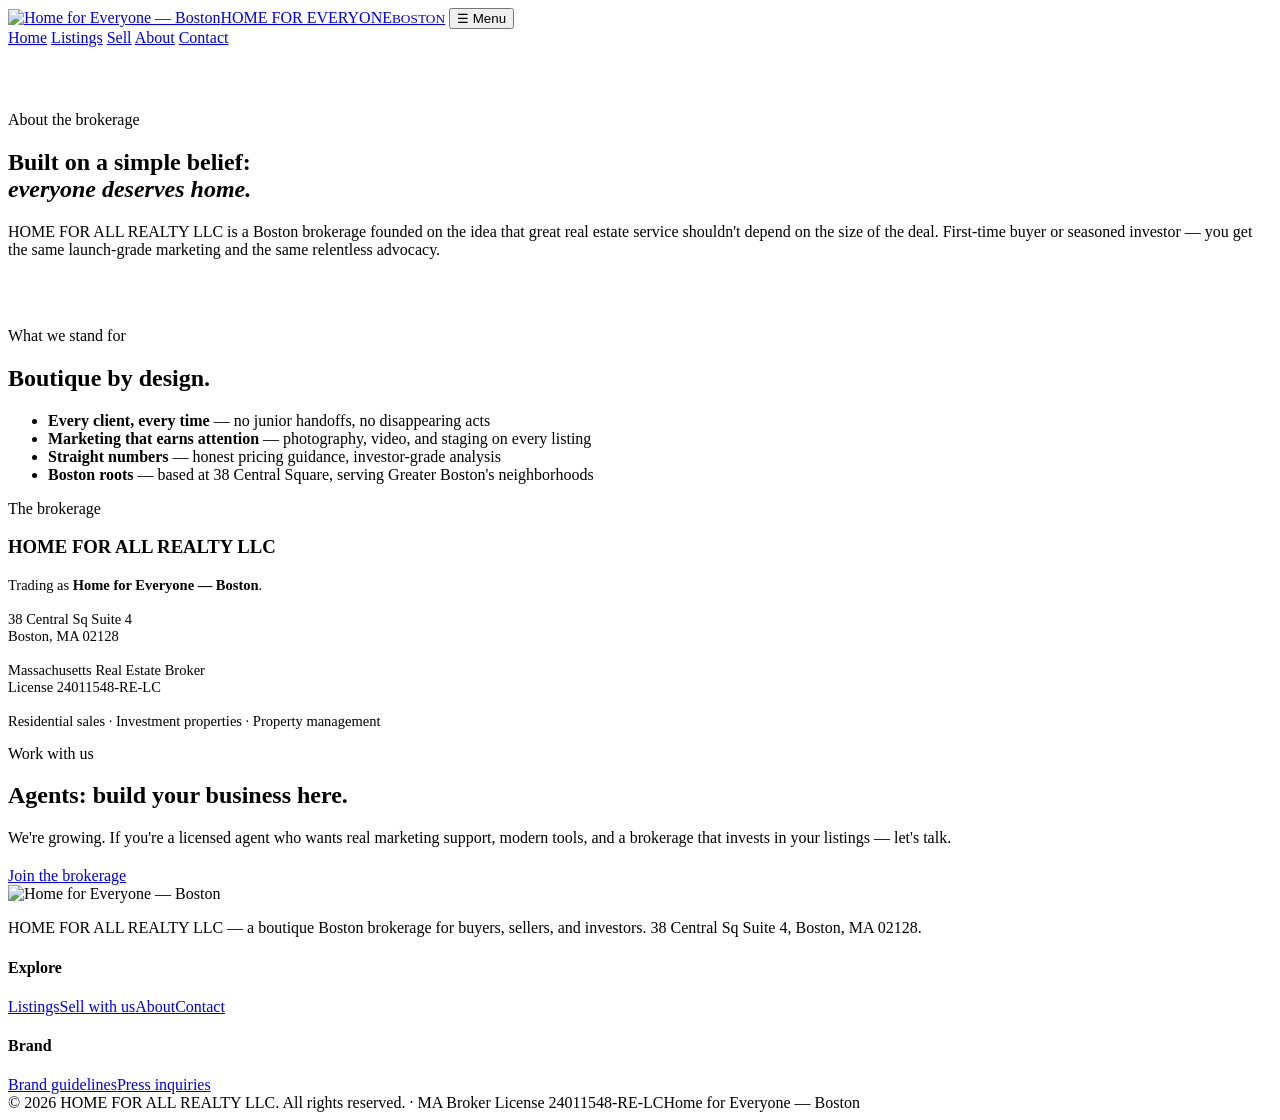
==== about.html @ 1131525f "Home for Everyone — Boston: full branded website + back office" ====
<!DOCTYPE html>
<html lang="en">
<head>
<meta charset="UTF-8">
<meta name="viewport" content="width=device-width, initial-scale=1.0">
<title>About | Home for Everyone — Boston</title>
<meta name="description" content="About Home for Everyone — Boston (HOME FOR ALL REALTY LLC), a boutique Boston real estate brokerage.">
<link rel="stylesheet" href="assets/style.css">
<link rel="icon" href="assets/logo.webp">
</head>
<body>
<header class="site-header">
  <div class="header-inner">
    <a class="brand" href="index.html"><img src="assets/logo.webp" alt="Home for Everyone — Boston"><span class="word">HOME FOR EVERYONE<small>BOSTON</small></span></a>
    <button class="menu-btn" onclick="document.querySelector('nav.main').classList.toggle('open')">☰ Menu</button>
    <nav class="main">
      <a href="index.html">Home</a>
      <a href="listings.html">Listings</a>
      <a href="sell.html">Sell</a>
      <a href="about.html" class="active">About</a>
      <a href="contact.html">Contact</a>
    </nav>
  </div>
</header>

<section class="hero" style="padding:64px 0 52px">
  <div class="wrap">
    <div class="kicker">About the brokerage</div>
    <h1>Built on a simple belief:<br><em>everyone deserves home.</em></h1>
    <p class="lede" data-hfe="about_text">HOME FOR ALL REALTY LLC is a Boston brokerage founded on the idea that great real estate service shouldn't depend on the size of the deal. First-time buyer or seasoned investor — you get the same launch-grade marketing and the same relentless advocacy.</p>
  </div>
</section>

<section class="section">
  <div class="wrap split">
    <div>
      <div class="eyebrow">What we stand for</div>
      <h2>Boutique by design.</h2>
      <ul class="check">
        <li><strong>Every client, every time</strong> — no junior handoffs, no disappearing acts</li>
        <li><strong>Marketing that earns attention</strong> — photography, video, and staging on every listing</li>
        <li><strong>Straight numbers</strong> — honest pricing guidance, investor-grade analysis</li>
        <li><strong>Boston roots</strong> — based at 38 Central Square, serving Greater Boston's neighborhoods</li>
      </ul>
    </div>
    <div class="card">
      <div class="eyebrow">The brokerage</div>
      <h3>HOME FOR ALL REALTY LLC</h3>
      <p style="color:var(--muted);font-size:14.5px">Trading as <strong>Home for Everyone — Boston</strong>.<br><br>
      38 Central Sq Suite 4<br>Boston, MA 02128<br><br>
      Massachusetts Real Estate Broker<br>License 24011548-RE-LC<br><br>
      Residential sales · Investment properties · Property management</p>
    </div>
  </div>
</section>

<section class="section alt">
  <div class="wrap center">
    <div class="eyebrow">Work with us</div>
    <h2>Agents: build your business here.</h2>
    <p class="sub">We're growing. If you're a licensed agent who wants real marketing support, modern tools, and a brokerage that invests in your listings — let's talk.</p>
    <div class="cta-row" style="justify-content:center;margin-top:20px"><a class="btn" href="contact.html">Join the brokerage</a></div>
  </div>
</section>

<footer>
  <div class="foot-grid">
    <div class="foot-brand">
      <img src="assets/logo.webp" alt="Home for Everyone — Boston">
      <p>HOME FOR ALL REALTY LLC — a boutique Boston brokerage for buyers, sellers, and investors. 38 Central Sq Suite 4, Boston, MA 02128.</p>
    </div>
    <div><h4>Explore</h4><a href="listings.html">Listings</a><a href="sell.html">Sell with us</a><a href="about.html">About</a><a href="contact.html">Contact</a></div>
    <div><h4>Brand</h4><a href="brand.html">Brand guidelines</a><a href="contact.html">Press inquiries</a></div>
  </div>
  <div class="foot-bottom"><span>© 2026 HOME FOR ALL REALTY LLC. All rights reserved. · MA Broker License 24011548-RE-LC</span><span>Home for Everyone — Boston</span></div>
</footer>
<script src="assets/admin-data.js"></script>
</body>
</html>
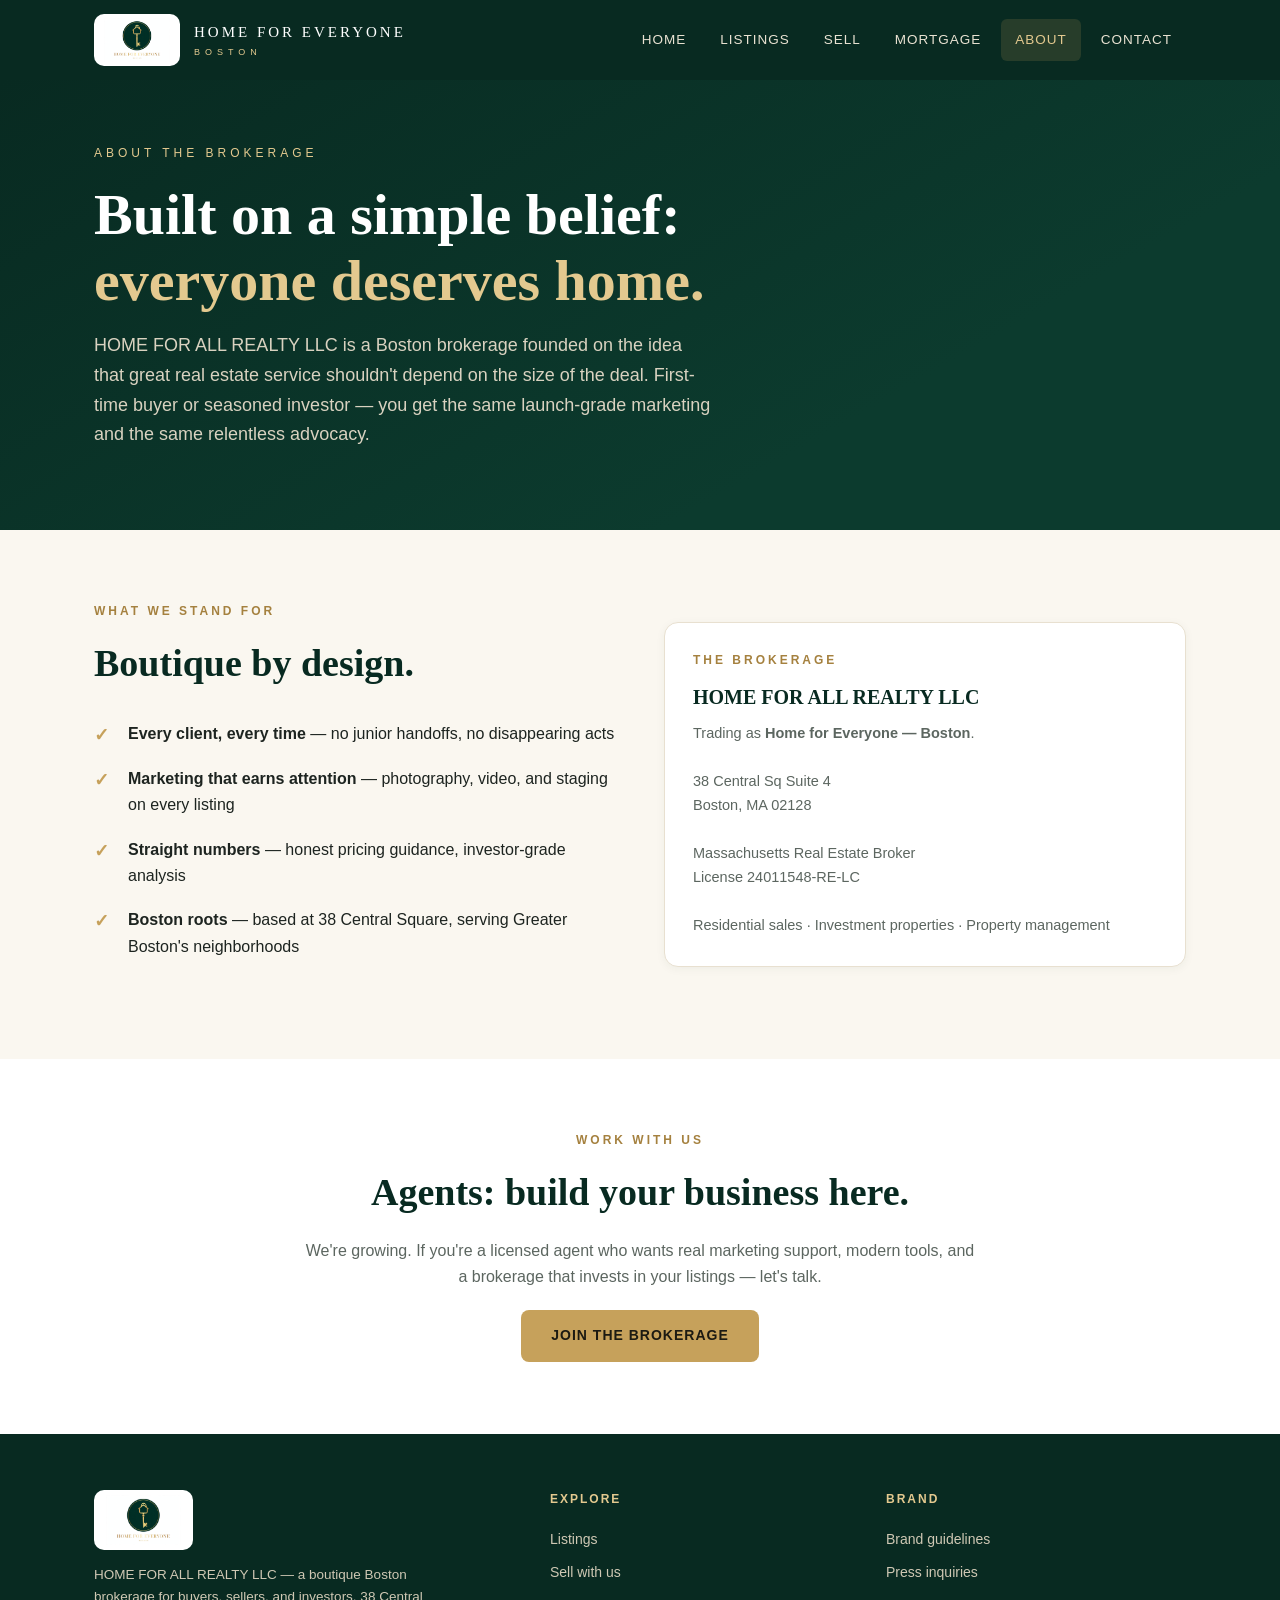
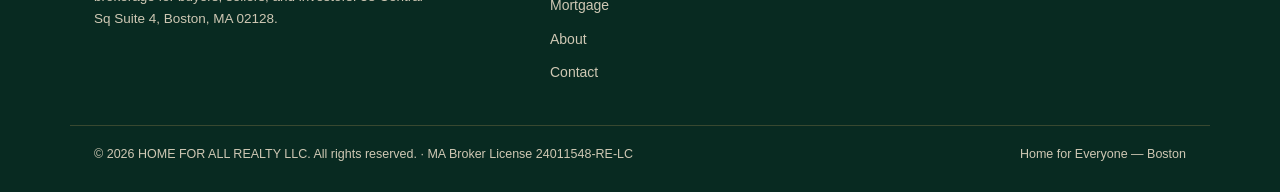
==== commit 4fdf2dfe: "Add mortgage services: about.html" ====
--- a/about.html
+++ b/about.html
@@ -17,6 +17,7 @@
       <a href="index.html">Home</a>
       <a href="listings.html">Listings</a>
       <a href="sell.html">Sell</a>
+      <a href="mortgage.html">Mortgage</a>
       <a href="about.html" class="active">About</a>
       <a href="contact.html">Contact</a>
     </nav>
@@ -69,7 +70,7 @@
       <img src="assets/logo.webp" alt="Home for Everyone — Boston">
       <p>HOME FOR ALL REALTY LLC — a boutique Boston brokerage for buyers, sellers, and investors. 38 Central Sq Suite 4, Boston, MA 02128.</p>
     </div>
-    <div><h4>Explore</h4><a href="listings.html">Listings</a><a href="sell.html">Sell with us</a><a href="about.html">About</a><a href="contact.html">Contact</a></div>
+    <div><h4>Explore</h4><a href="listings.html">Listings</a><a href="sell.html">Sell with us</a><a href="mortgage.html">Mortgage</a><a href="about.html">About</a><a href="contact.html">Contact</a></div>
     <div><h4>Brand</h4><a href="brand.html">Brand guidelines</a><a href="contact.html">Press inquiries</a></div>
   </div>
   <div class="foot-bottom"><span>© 2026 HOME FOR ALL REALTY LLC. All rights reserved. · MA Broker License 24011548-RE-LC</span><span>Home for Everyone — Boston</span></div>
--- a/assets/style.css
+++ b/assets/style.css
@@ -0,0 +1,106 @@
+/* Home for Everyone — Boston | Brand stylesheet */
+:root{
+  --green:#0c3b2e; --green-deep:#082a21; --gold:#c6a15b; --gold-soft:#e3c98f;
+  --ivory:#faf7f0; --ink:#1d2420; --muted:#5c6660; --line:#e8e0d0;
+  --serif:"Playfair Display",Didot,"Bodoni MT",Georgia,"Times New Roman",serif;
+  --sans:"Inter",-apple-system,"Segoe UI",Roboto,Helvetica,Arial,sans-serif;
+}
+*{box-sizing:border-box;margin:0;padding:0}
+body{font-family:var(--sans);color:var(--ink);background:var(--ivory);line-height:1.65;font-size:16px}
+img{max-width:100%;display:block}
+a{color:var(--green)}
+.wrap{max-width:1140px;margin:0 auto;padding:0 24px}
+/* Header */
+.site-header{background:var(--green-deep);position:sticky;top:0;z-index:50}
+.header-inner{display:flex;align-items:center;justify-content:space-between;padding:14px 24px;max-width:1140px;margin:0 auto}
+.brand{display:flex;align-items:center;gap:14px;text-decoration:none}
+.brand img{height:52px;width:auto;background:#fff;border-radius:10px;padding:4px 10px}
+.brand .word{color:#fff;font-family:var(--serif);font-size:15px;letter-spacing:3px}
+.brand .word small{display:block;font-family:var(--sans);font-size:9px;letter-spacing:5px;color:var(--gold-soft)}
+nav.main{display:flex;gap:6px}
+nav.main a{color:#e9e2d2;text-decoration:none;font-size:13.5px;letter-spacing:1px;padding:10px 14px;border-radius:6px;text-transform:uppercase}
+nav.main a:hover,nav.main a.active{background:rgba(198,161,91,.16);color:var(--gold-soft)}
+.menu-btn{display:none;background:none;border:1px solid var(--gold);color:var(--gold-soft);border-radius:6px;padding:8px 12px;font-size:15px}
+/* Hero */
+.hero{background:linear-gradient(150deg,var(--green-deep) 0%,var(--green) 70%);color:#fff;padding:84px 0 72px;position:relative;overflow:hidden}
+.hero h1{font-family:var(--serif);font-size:clamp(34px,5vw,58px);line-height:1.15;margin:18px 0 16px;font-weight:600}
+.hero h1 em{color:var(--gold-soft);font-style:normal}
+.hero .kicker{color:var(--gold-soft);letter-spacing:4px;font-size:12px;text-transform:uppercase}
+.hero p.lede{color:#d9d2c0;font-size:18px;max-width:620px;margin-bottom:28px}
+.hero-badge{display:inline-flex;align-items:center;gap:18px;background:rgba(255,255,255,.06);border:1px solid rgba(198,161,91,.4);border-radius:14px;padding:14px 22px;margin-bottom:8px}
+.hero-badge img{height:74px;background:#fff;border-radius:10px;padding:5px 12px}
+.btn{display:inline-block;background:var(--gold);color:#1c1a12;text-decoration:none;font-weight:700;letter-spacing:1px;padding:14px 30px;border-radius:8px;font-size:14px;text-transform:uppercase;border:none;cursor:pointer}
+.btn:hover{background:var(--gold-soft)}
+.btn.ghost{background:transparent;color:var(--gold-soft);border:1px solid var(--gold)}
+.btn.ghost:hover{background:rgba(198,161,91,.14)}
+.cta-row{display:flex;gap:14px;flex-wrap:wrap}
+/* Sections */
+.section{padding:72px 0}
+.section.alt{background:#fff}
+.eyebrow{color:#a5813f;letter-spacing:3px;font-size:12px;text-transform:uppercase;margin-bottom:10px;font-weight:700}
+h2{font-family:var(--serif);font-size:clamp(26px,3.4vw,38px);color:var(--green-deep);margin-bottom:14px;font-weight:600}
+h2.light{color:#fff}
+.section p.sub{color:var(--muted);max-width:680px;margin-bottom:8px}
+.center{text-align:center}.center p.sub{margin:0 auto 8px}
+/* Cards */
+.cards{display:grid;grid-template-columns:repeat(auto-fit,minmax(250px,1fr));gap:22px;margin-top:34px}
+.card{background:#fff;border:1px solid var(--line);border-radius:14px;padding:28px;box-shadow:0 2px 10px rgba(12,59,46,.05)}
+.card .n{font-family:var(--serif);color:var(--gold);font-size:30px}
+.card h3{font-family:var(--serif);color:var(--green-deep);margin:10px 0 8px;font-size:20px}
+.card p{color:var(--muted);font-size:14.5px}
+/* Listings */
+.listing-grid{display:grid;grid-template-columns:repeat(auto-fit,minmax(300px,1fr));gap:24px;margin-top:34px}
+.listing{background:#fff;border:1px solid var(--line);border-radius:14px;overflow:hidden}
+.listing .ph{height:200px;background:linear-gradient(135deg,#dfe7e2,#c9d4cc);display:flex;align-items:center;justify-content:center;color:#7d8a83;font-size:13px;letter-spacing:2px}
+.listing .body{padding:22px}
+.listing .price{font-family:var(--serif);font-size:24px;color:var(--green-deep)}
+.listing .addr{color:var(--muted);font-size:14px;margin:4px 0 10px}
+.listing .facts{display:flex;gap:16px;font-size:13px;color:var(--muted);margin-bottom:12px}
+.tag{display:inline-block;font-size:10.5px;letter-spacing:1.5px;text-transform:uppercase;background:#f0e9d8;color:#8a6d2f;border-radius:20px;padding:4px 12px;margin-bottom:10px}
+/* Split */
+.split{display:grid;grid-template-columns:1fr 1fr;gap:48px;align-items:center}
+.split img.frame{border-radius:16px;box-shadow:0 12px 40px rgba(12,59,46,.18)}
+ul.check{list-style:none;margin:18px 0}
+ul.check li{padding:9px 0 9px 34px;position:relative;color:var(--ink)}
+ul.check li::before{content:"✓";position:absolute;left:0;color:var(--gold);font-weight:800;font-size:18px}
+/* Forms */
+.form{background:#fff;border:1px solid var(--line);border-radius:14px;padding:34px;max-width:640px}
+.form label{display:block;font-size:13px;font-weight:700;letter-spacing:.5px;margin:16px 0 6px;color:var(--green-deep)}
+.form input,.form select,.form textarea{width:100%;border:1px solid var(--line);border-radius:8px;padding:12px 14px;font-size:15px;font-family:var(--sans);background:var(--ivory)}
+.form textarea{min-height:120px;resize:vertical}
+.form .note{font-size:12.5px;color:var(--muted);margin-top:14px}
+.form-ok{display:none;background:#eef7f0;border:1px solid #bfe3c9;color:#1e6b34;border-radius:10px;padding:16px;margin-top:18px}
+/* Brand page */
+.swatch-grid{display:grid;grid-template-columns:repeat(auto-fit,minmax(180px,1fr));gap:18px;margin-top:26px}
+.swatch{border:1px solid var(--line);border-radius:12px;overflow:hidden;background:#fff}
+.swatch .c{height:110px}
+.swatch .t{padding:14px;font-size:13px}
+.swatch .t strong{display:block;font-size:14px}
+.type-spec{background:#fff;border:1px solid var(--line);border-radius:12px;padding:26px;margin-top:18px}
+.type-spec .demo-serif{font-family:var(--serif);font-size:30px;color:var(--green-deep)}
+.type-spec .demo-sans{font-family:var(--sans);font-size:18px;color:var(--ink)}
+.do-dont{display:grid;grid-template-columns:1fr 1fr;gap:22px;margin-top:26px}
+.do-dont .dd{background:#fff;border:1px solid var(--line);border-radius:12px;padding:24px}
+.do-dont h4{margin-bottom:10px}
+/* Footer */
+footer{background:var(--green-deep);color:#cfc8b4;padding:56px 0 28px;margin-top:0}
+.foot-grid{display:grid;grid-template-columns:1.4fr 1fr 1fr;gap:36px;max-width:1140px;margin:0 auto;padding:0 24px}
+.foot-grid h4{color:var(--gold-soft);letter-spacing:2px;font-size:12px;text-transform:uppercase;margin-bottom:14px}
+.foot-grid a{color:#cfc8b4;text-decoration:none;display:block;padding:5px 0;font-size:14px}
+.foot-grid a:hover{color:#fff}
+.foot-brand img{height:60px;background:#fff;border-radius:10px;padding:5px 12px;margin-bottom:14px}
+.foot-brand p{font-size:13.5px;max-width:340px}
+.foot-bottom{max-width:1140px;margin:36px auto 0;padding:18px 24px 0;border-top:1px solid rgba(198,161,91,.25);font-size:12.5px;display:flex;justify-content:space-between;flex-wrap:wrap;gap:10px}
+/* Banner strip */
+.strip{background:var(--gold);color:#221c0e;padding:14px 0;text-align:center;font-size:14px;letter-spacing:.5px}
+.strip strong{letter-spacing:2px}
+/* Responsive */
+@media(max-width:860px){
+  .split{grid-template-columns:1fr}
+  .do-dont{grid-template-columns:1fr}
+  nav.main{display:none;position:absolute;top:100%;left:0;right:0;background:var(--green-deep);flex-direction:column;padding:10px 24px 18px}
+  nav.main.open{display:flex}
+  .menu-btn{display:block}
+  .foot-grid{grid-template-columns:1fr}
+  .section{padding:52px 0}
+}
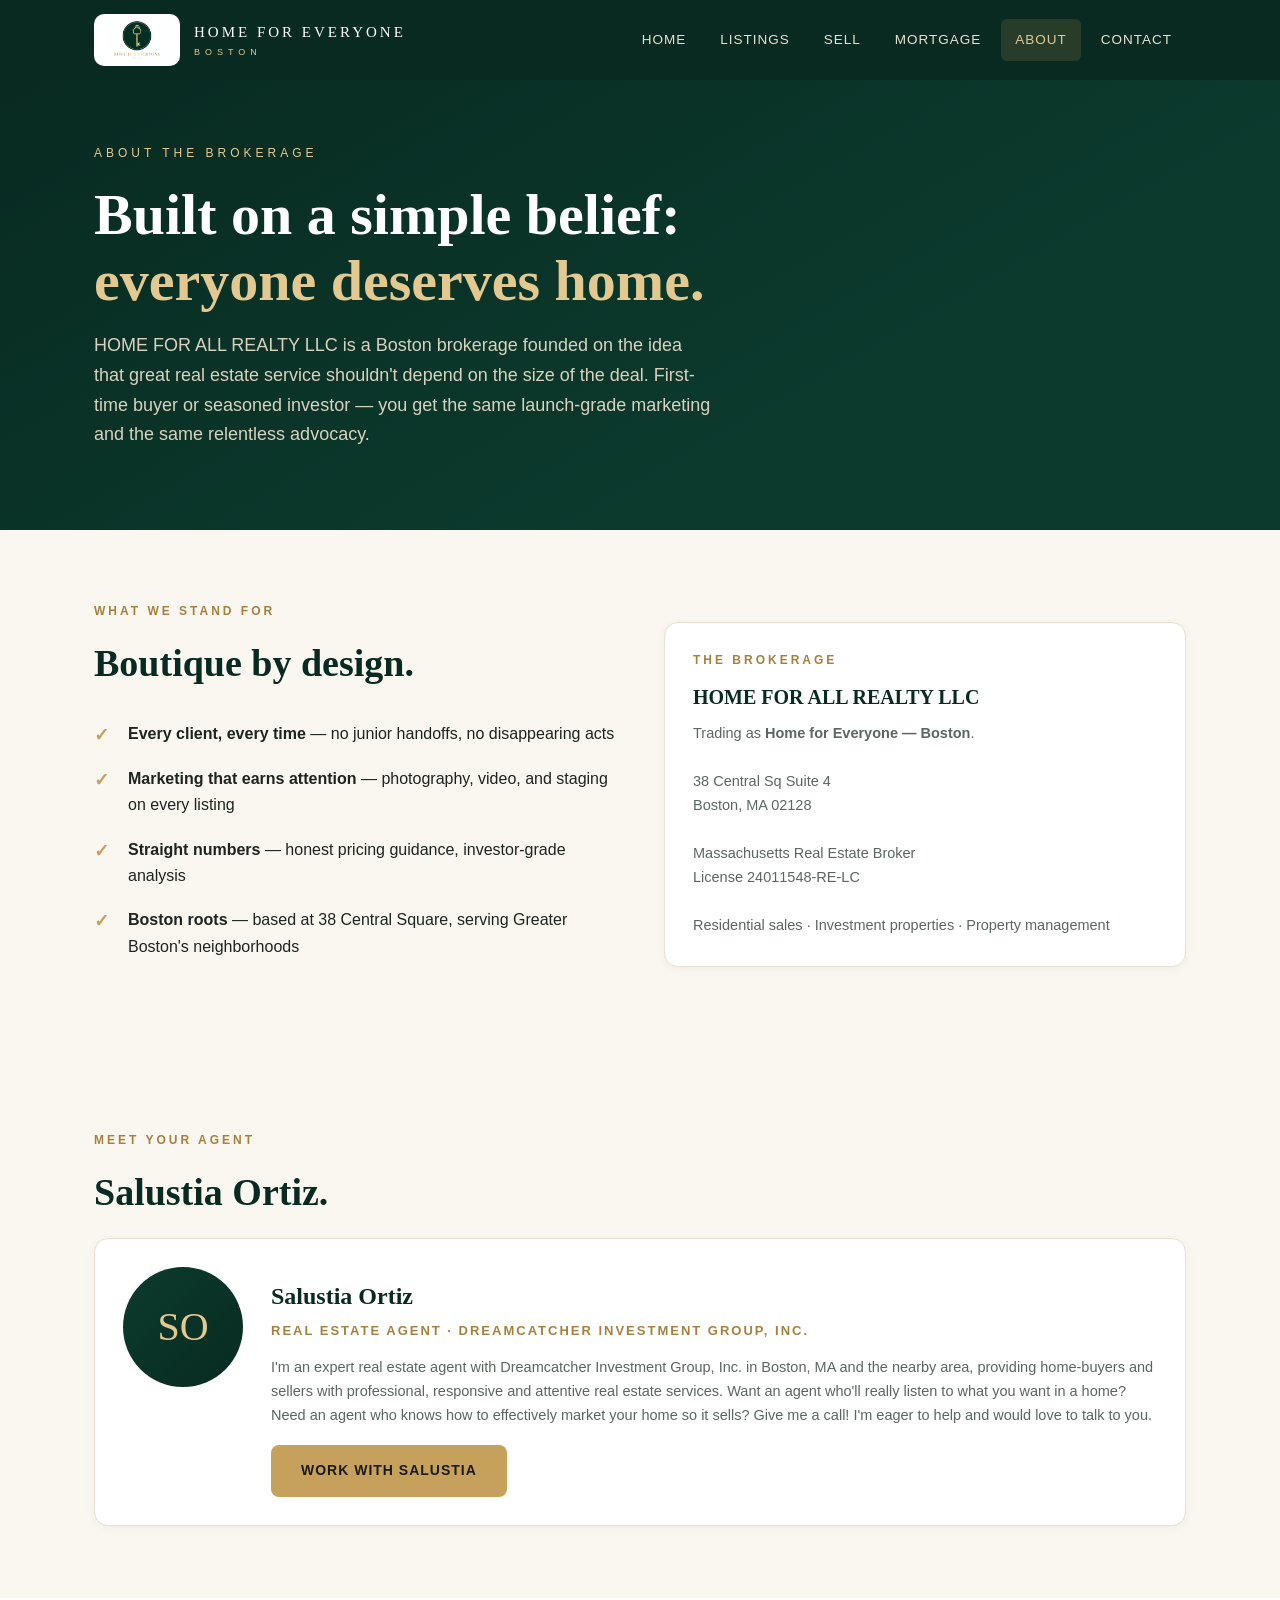
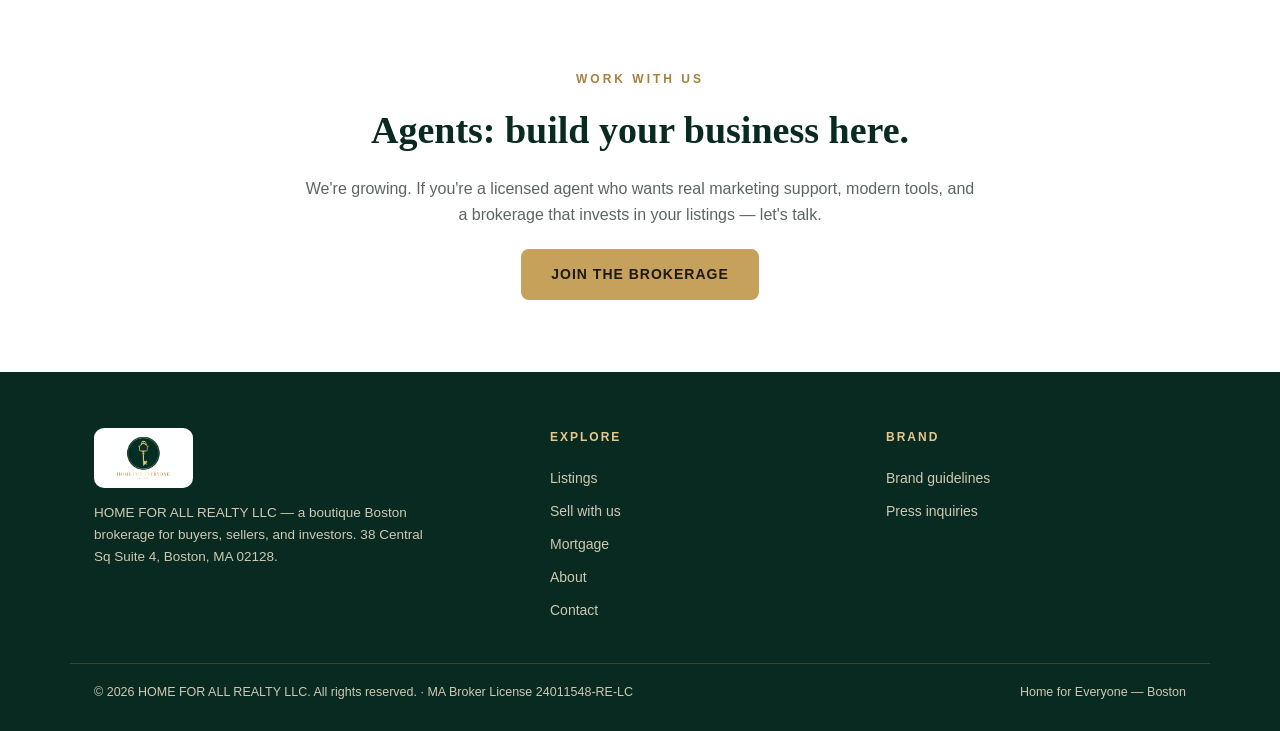
==== commit cba3cc3b: "Add Salustia Ortiz profile: about.html" ====
--- a/about.html
+++ b/about.html
@@ -55,6 +55,22 @@
   </div>
 </section>
 
+<section class="section">
+  <div class="wrap">
+    <div class="eyebrow">Meet your agent</div>
+    <h2>Salustia Ortiz.</h2>
+    <div class="card" style="display:flex;gap:28px;align-items:flex-start;flex-wrap:wrap">
+      <div style="flex:0 0 auto;width:120px;height:120px;border-radius:50%;background:linear-gradient(135deg,var(--green),var(--green-deep));color:var(--gold-soft);display:flex;align-items:center;justify-content:center;font-family:var(--serif);font-size:40px">SO</div>
+      <div style="flex:1;min-width:260px">
+        <h3 style="font-family:var(--serif);color:var(--green-deep);font-size:24px;margin-bottom:4px">Salustia Ortiz</h3>
+        <p style="color:#a5813f;font-size:13px;letter-spacing:2px;text-transform:uppercase;font-weight:700;margin-bottom:14px">Real Estate Agent · Dreamcatcher Investment Group, Inc.</p>
+        <p style="color:var(--muted)">I&apos;m an expert real estate agent with Dreamcatcher Investment Group, Inc. in Boston, MA and the nearby area, providing home-buyers and sellers with professional, responsive and attentive real estate services. Want an agent who&apos;ll really listen to what you want in a home? Need an agent who knows how to effectively market your home so it sells? Give me a call! I&apos;m eager to help and would love to talk to you.</p>
+        <div class="cta-row" style="margin-top:18px"><a class="btn" href="contact.html">Work with Salustia</a></div>
+      </div>
+    </div>
+  </div>
+</section>
+
 <section class="section alt">
   <div class="wrap center">
     <div class="eyebrow">Work with us</div>
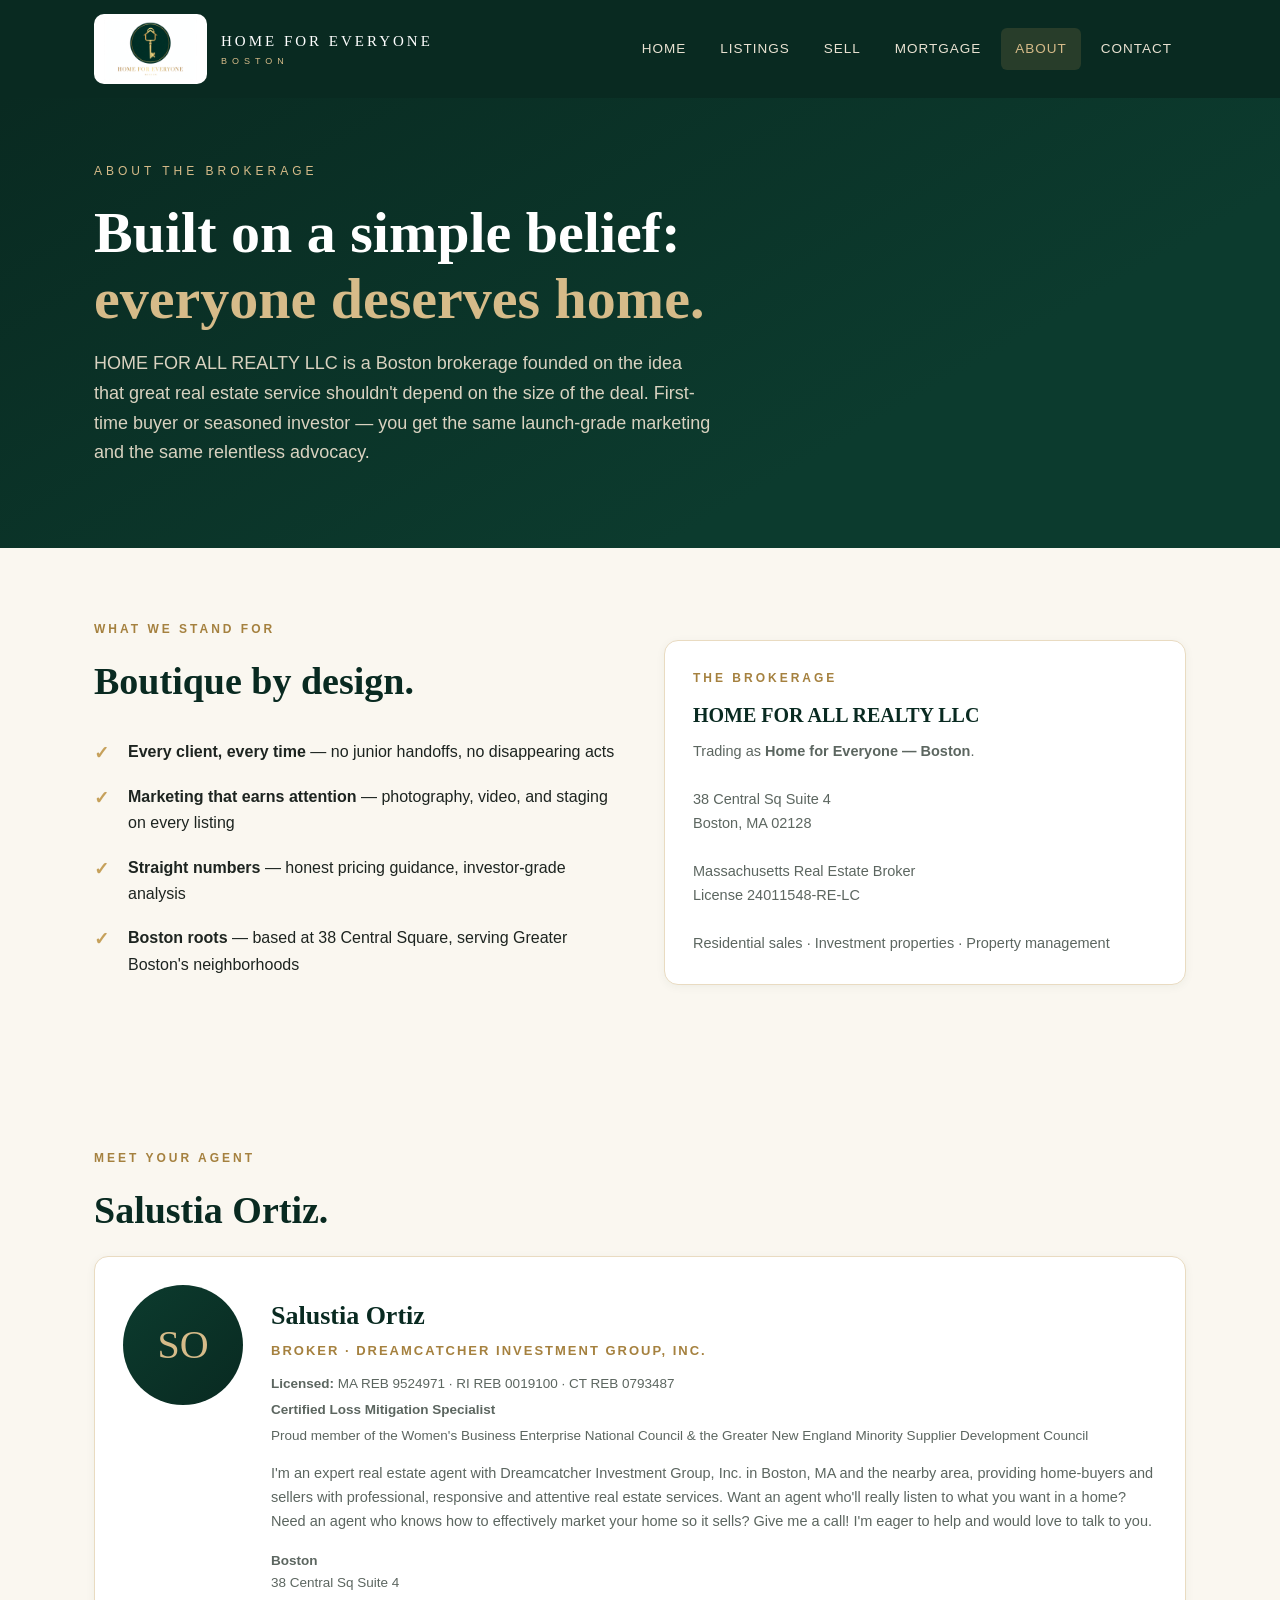
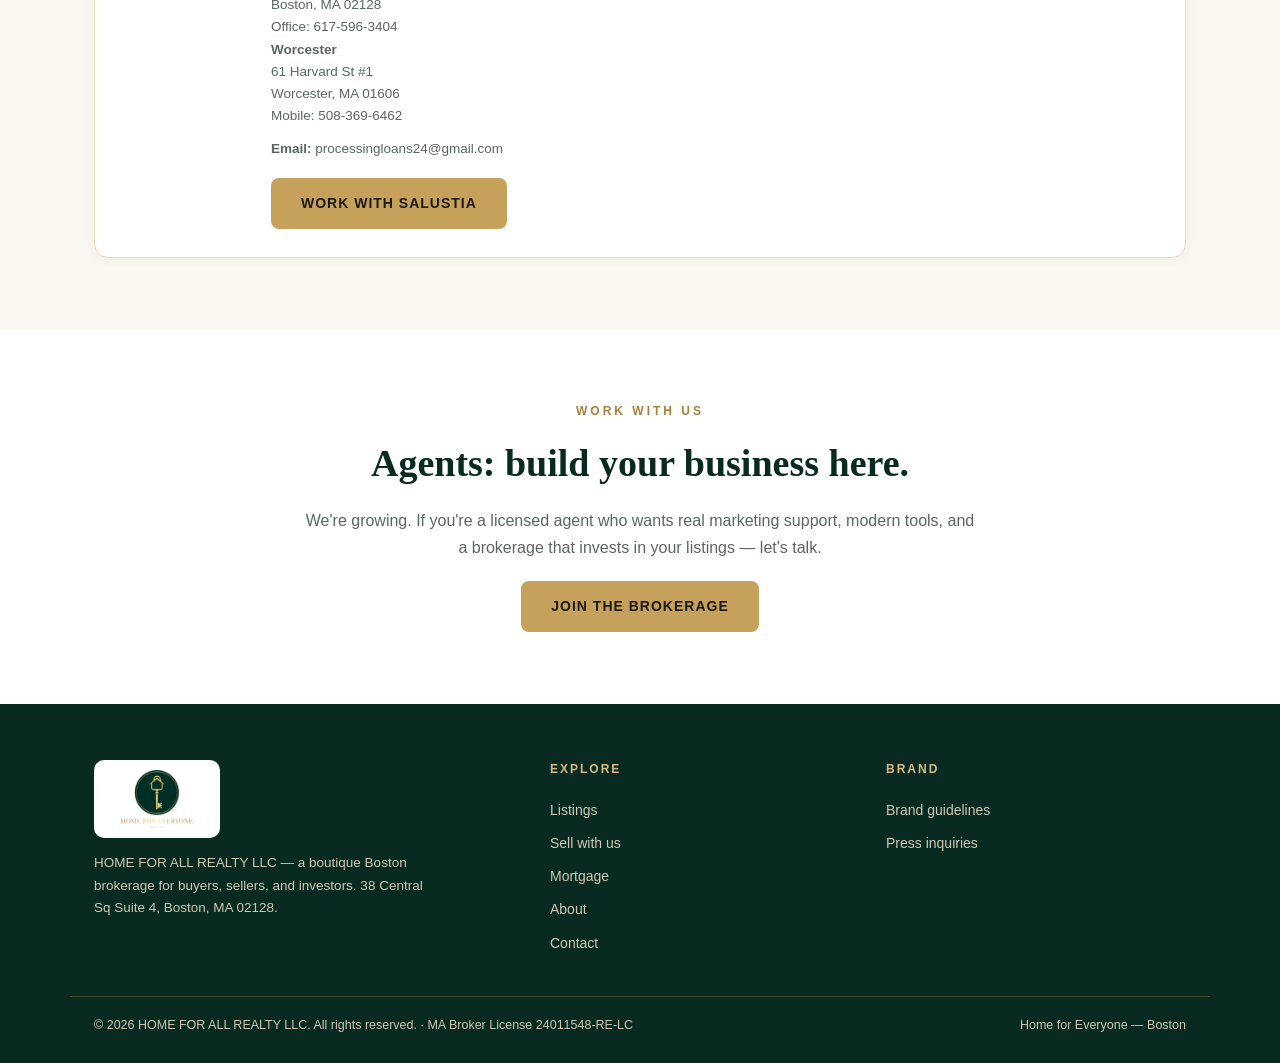
==== commit f3c8a9eb: "Salustia Ortiz credentials: about.html" ====
--- a/about.html
+++ b/about.html
@@ -62,9 +62,21 @@
     <div class="card" style="display:flex;gap:28px;align-items:flex-start;flex-wrap:wrap">
       <div style="flex:0 0 auto;width:120px;height:120px;border-radius:50%;background:linear-gradient(135deg,var(--green),var(--green-deep));color:var(--gold-soft);display:flex;align-items:center;justify-content:center;font-family:var(--serif);font-size:40px">SO</div>
       <div style="flex:1;min-width:260px">
-        <h3 style="font-family:var(--serif);color:var(--green-deep);font-size:24px;margin-bottom:4px">Salustia Ortiz</h3>
-        <p style="color:#a5813f;font-size:13px;letter-spacing:2px;text-transform:uppercase;font-weight:700;margin-bottom:14px">Real Estate Agent · Dreamcatcher Investment Group, Inc.</p>
-        <p style="color:var(--muted)">I&apos;m an expert real estate agent with Dreamcatcher Investment Group, Inc. in Boston, MA and the nearby area, providing home-buyers and sellers with professional, responsive and attentive real estate services. Want an agent who&apos;ll really listen to what you want in a home? Need an agent who knows how to effectively market your home so it sells? Give me a call! I&apos;m eager to help and would love to talk to you.</p>
+        <h3 style="font-family:var(--serif);color:var(--green-deep);font-size:26px;margin-bottom:2px">Salustia Ortiz</h3>
+        <p style="color:#a5813f;font-size:13px;letter-spacing:2px;text-transform:uppercase;font-weight:700;margin-bottom:12px">Broker · Dreamcatcher Investment Group, Inc.</p>
+        <p style="font-size:13.5px;color:var(--muted);margin-bottom:4px"><strong>Licensed:</strong> MA REB 9524971 · RI REB 0019100 · CT REB 0793487</p>
+        <p style="font-size:13.5px;color:var(--muted);margin-bottom:4px"><strong>Certified Loss Mitigation Specialist</strong></p>
+        <p style="font-size:13.5px;color:var(--muted);margin-bottom:14px">Proud member of the Women&apos;s Business Enterprise National Council &amp; the Greater New England Minority Supplier Development Council</p>
+        <p style="color:var(--muted);font-size:14.5px">I&apos;m an expert real estate agent with Dreamcatcher Investment Group, Inc. in Boston, MA and the nearby area, providing home-buyers and sellers with professional, responsive and attentive real estate services. Want an agent who&apos;ll really listen to what you want in a home? Need an agent who knows how to effectively market your home so it sells? Give me a call! I&apos;m eager to help and would love to talk to you.</p>
+        <div class="row" style="margin-top:16px">
+          <div>
+            <p style="font-size:13.5px;color:var(--muted)"><strong>Boston</strong><br>38 Central Sq Suite 4<br>Boston, MA 02128<br>Office: 617-596-3404</p>
+          </div>
+          <div>
+            <p style="font-size:13.5px;color:var(--muted)"><strong>Worcester</strong><br>61 Harvard St #1<br>Worcester, MA 01606<br>Mobile: 508-369-6462</p>
+          </div>
+        </div>
+        <p style="font-size:13.5px;color:var(--muted);margin-top:10px"><strong>Email:</strong> processingloans24@gmail.com</p>
         <div class="cta-row" style="margin-top:18px"><a class="btn" href="contact.html">Work with Salustia</a></div>
       </div>
     </div>
--- a/assets/style.css
+++ b/assets/style.css
@@ -14,7 +14,7 @@
 .site-header{background:var(--green-deep);position:sticky;top:0;z-index:50}
 .header-inner{display:flex;align-items:center;justify-content:space-between;padding:14px 24px;max-width:1140px;margin:0 auto}
 .brand{display:flex;align-items:center;gap:14px;text-decoration:none}
-.brand img{height:52px;width:auto;background:#fff;border-radius:10px;padding:4px 10px}
+.brand img{height:70px;width:auto;background:#fff;border-radius:10px;padding:4px 10px}
 .brand .word{color:#fff;font-family:var(--serif);font-size:15px;letter-spacing:3px}
 .brand .word small{display:block;font-family:var(--sans);font-size:9px;letter-spacing:5px;color:var(--gold-soft)}
 nav.main{display:flex;gap:6px}
@@ -28,7 +28,7 @@
 .hero .kicker{color:var(--gold-soft);letter-spacing:4px;font-size:12px;text-transform:uppercase}
 .hero p.lede{color:#d9d2c0;font-size:18px;max-width:620px;margin-bottom:28px}
 .hero-badge{display:inline-flex;align-items:center;gap:18px;background:rgba(255,255,255,.06);border:1px solid rgba(198,161,91,.4);border-radius:14px;padding:14px 22px;margin-bottom:8px}
-.hero-badge img{height:74px;background:#fff;border-radius:10px;padding:5px 12px}
+.hero-badge img{height:88px;background:#fff;border-radius:10px;padding:5px 12px}
 .btn{display:inline-block;background:var(--gold);color:#1c1a12;text-decoration:none;font-weight:700;letter-spacing:1px;padding:14px 30px;border-radius:8px;font-size:14px;text-transform:uppercase;border:none;cursor:pointer}
 .btn:hover{background:var(--gold-soft)}
 .btn.ghost{background:transparent;color:var(--gold-soft);border:1px solid var(--gold)}
@@ -88,7 +88,7 @@
 .foot-grid h4{color:var(--gold-soft);letter-spacing:2px;font-size:12px;text-transform:uppercase;margin-bottom:14px}
 .foot-grid a{color:#cfc8b4;text-decoration:none;display:block;padding:5px 0;font-size:14px}
 .foot-grid a:hover{color:#fff}
-.foot-brand img{height:60px;background:#fff;border-radius:10px;padding:5px 12px;margin-bottom:14px}
+.foot-brand img{height:78px;background:#fff;border-radius:10px;padding:5px 12px;margin-bottom:14px}
 .foot-brand p{font-size:13.5px;max-width:340px}
 .foot-bottom{max-width:1140px;margin:36px auto 0;padding:18px 24px 0;border-top:1px solid rgba(198,161,91,.25);font-size:12.5px;display:flex;justify-content:space-between;flex-wrap:wrap;gap:10px}
 /* Banner strip */
@@ -96,6 +96,7 @@
 .strip strong{letter-spacing:2px}
 /* Responsive */
 @media(max-width:860px){
+  .brand img{height:56px}
   .split{grid-template-columns:1fr}
   .do-dont{grid-template-columns:1fr}
   nav.main{display:none;position:absolute;top:100%;left:0;right:0;background:var(--green-deep);flex-direction:column;padding:10px 24px 18px}
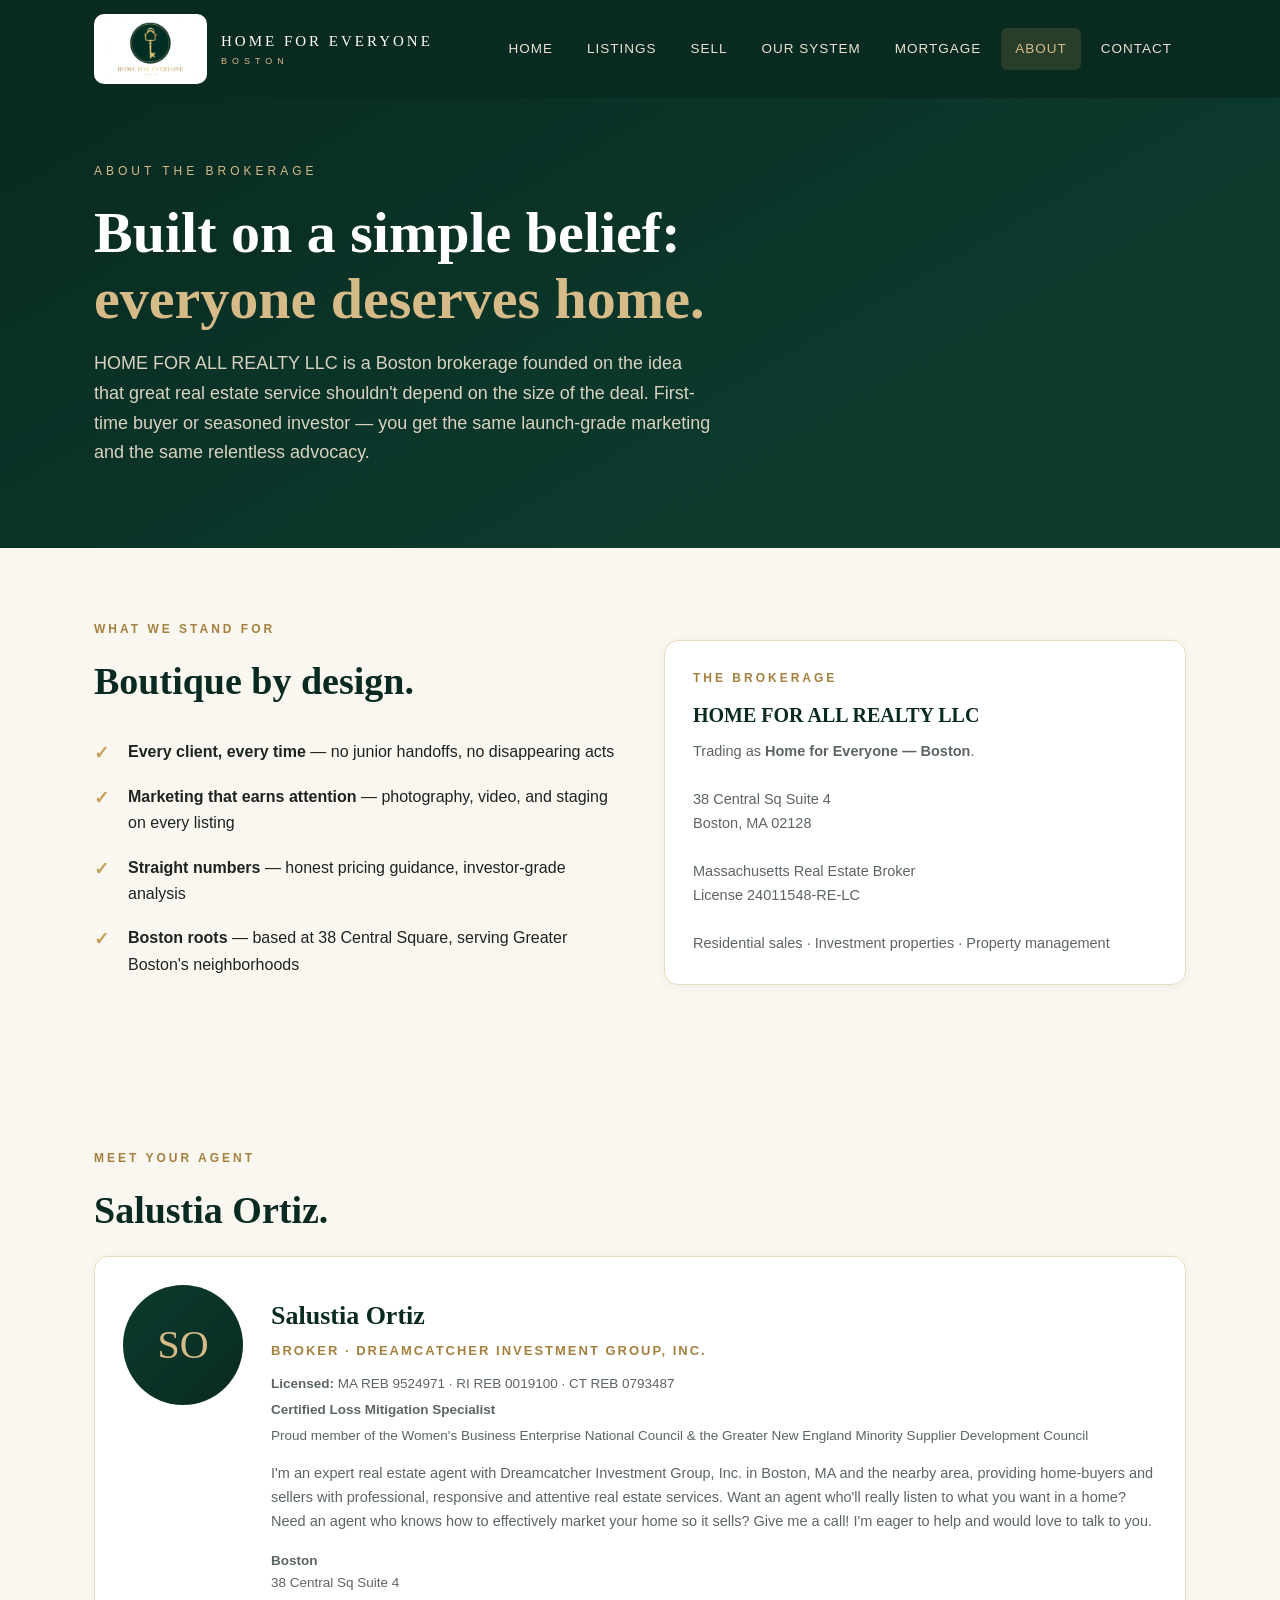
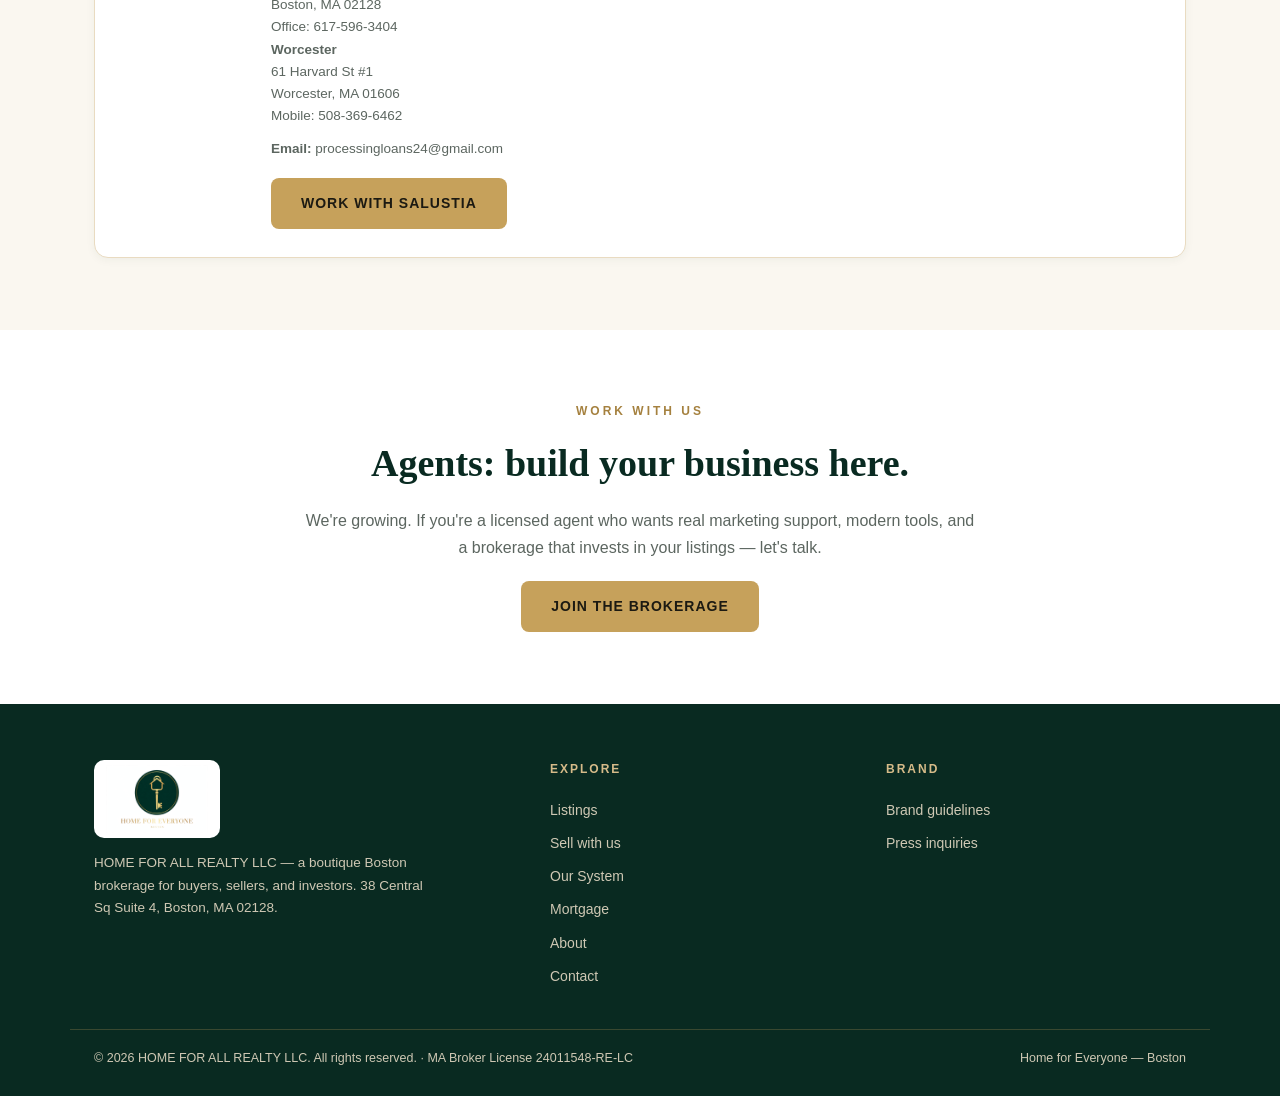
==== commit c3184895: "Add Our System page; Salustia Ortiz real listings at top of listings; admin listing fields for statu" ====
--- a/about.html
+++ b/about.html
@@ -17,6 +17,7 @@
       <a href="index.html">Home</a>
       <a href="listings.html">Listings</a>
       <a href="sell.html">Sell</a>
+      <a href="os.html">Our System</a>
       <a href="mortgage.html">Mortgage</a>
       <a href="about.html" class="active">About</a>
       <a href="contact.html">Contact</a>
@@ -98,7 +99,7 @@
       <img src="assets/logo.webp" alt="Home for Everyone — Boston">
       <p>HOME FOR ALL REALTY LLC — a boutique Boston brokerage for buyers, sellers, and investors. 38 Central Sq Suite 4, Boston, MA 02128.</p>
     </div>
-    <div><h4>Explore</h4><a href="listings.html">Listings</a><a href="sell.html">Sell with us</a><a href="mortgage.html">Mortgage</a><a href="about.html">About</a><a href="contact.html">Contact</a></div>
+    <div><h4>Explore</h4><a href="listings.html">Listings</a><a href="sell.html">Sell with us</a><a href="os.html">Our System</a><a href="mortgage.html">Mortgage</a><a href="about.html">About</a><a href="contact.html">Contact</a></div>
     <div><h4>Brand</h4><a href="brand.html">Brand guidelines</a><a href="contact.html">Press inquiries</a></div>
   </div>
   <div class="foot-bottom"><span>© 2026 HOME FOR ALL REALTY LLC. All rights reserved. · MA Broker License 24011548-RE-LC</span><span>Home for Everyone — Boston</span></div>
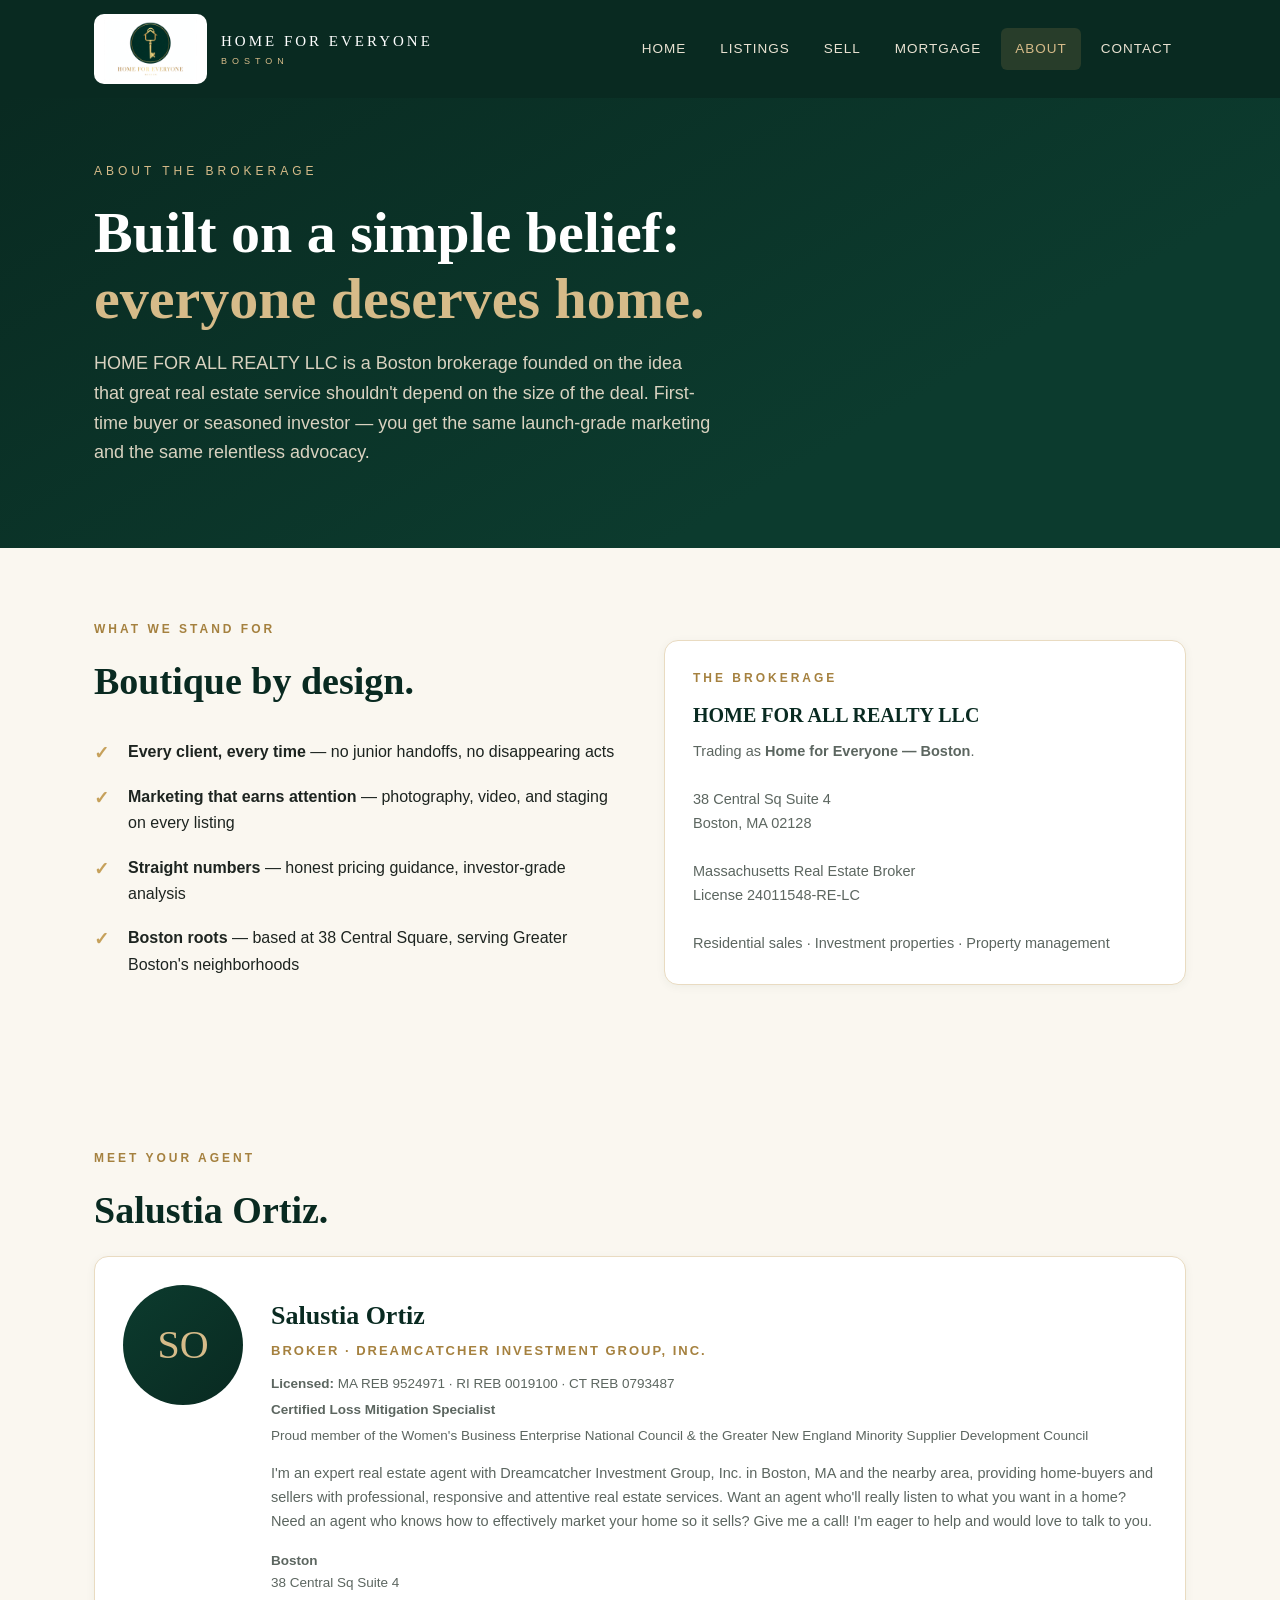
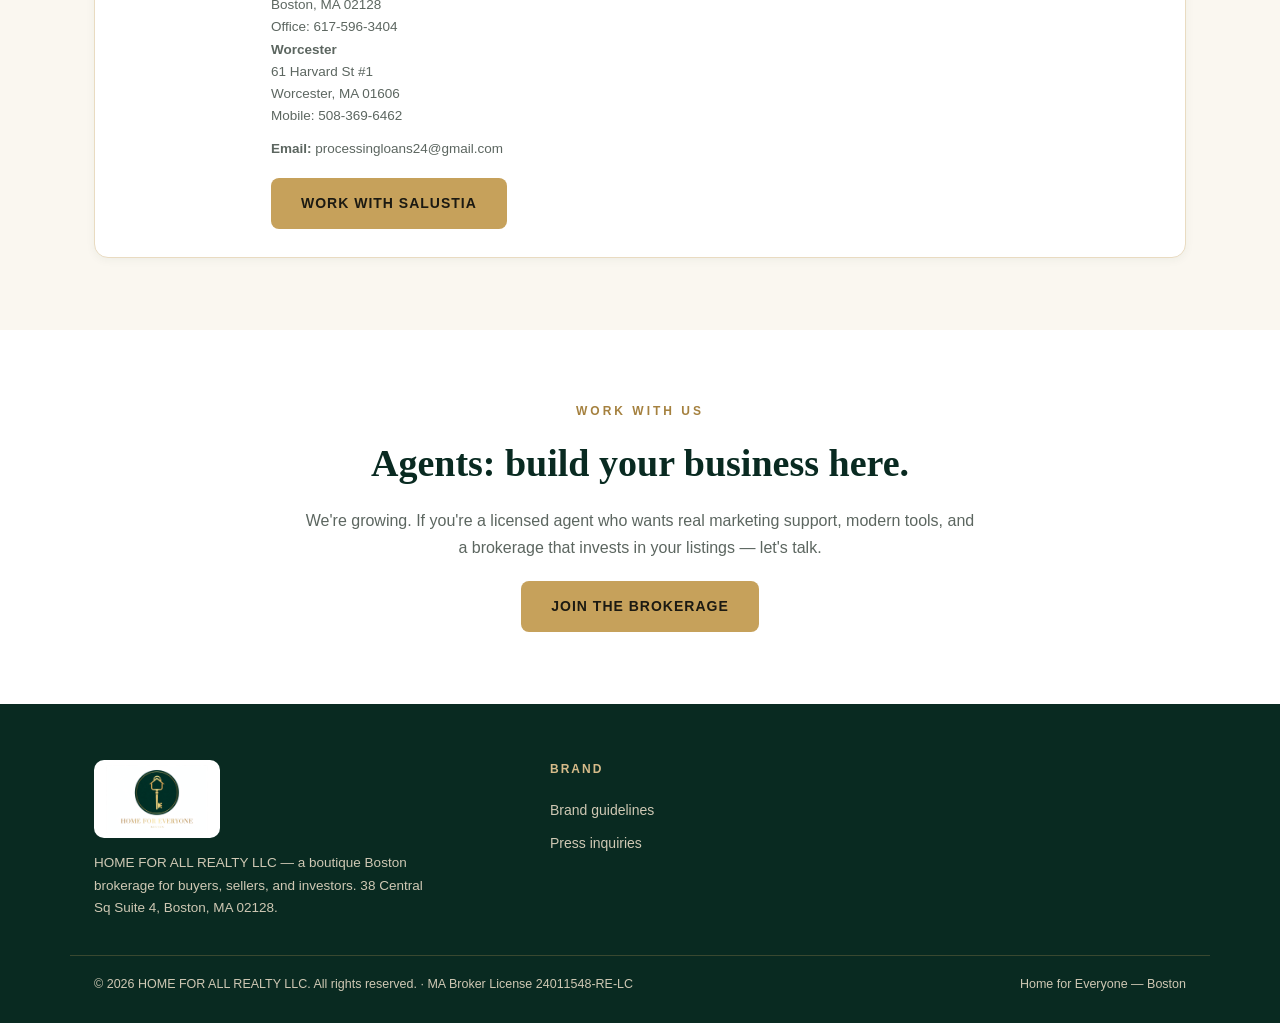
==== commit af5ff9df: "Move Our System to back office (about.html)" ====
--- a/about.html
+++ b/about.html
@@ -17,7 +17,6 @@
       <a href="index.html">Home</a>
       <a href="listings.html">Listings</a>
       <a href="sell.html">Sell</a>
-      <a href="os.html">Our System</a>
       <a href="mortgage.html">Mortgage</a>
       <a href="about.html" class="active">About</a>
       <a href="contact.html">Contact</a>
@@ -99,7 +98,6 @@
       <img src="assets/logo.webp" alt="Home for Everyone — Boston">
       <p>HOME FOR ALL REALTY LLC — a boutique Boston brokerage for buyers, sellers, and investors. 38 Central Sq Suite 4, Boston, MA 02128.</p>
     </div>
-    <div><h4>Explore</h4><a href="listings.html">Listings</a><a href="sell.html">Sell with us</a><a href="os.html">Our System</a><a href="mortgage.html">Mortgage</a><a href="about.html">About</a><a href="contact.html">Contact</a></div>
     <div><h4>Brand</h4><a href="brand.html">Brand guidelines</a><a href="contact.html">Press inquiries</a></div>
   </div>
   <div class="foot-bottom"><span>© 2026 HOME FOR ALL REALTY LLC. All rights reserved. · MA Broker License 24011548-RE-LC</span><span>Home for Everyone — Boston</span></div>
--- a/assets/style.css
+++ b/assets/style.css
@@ -56,7 +56,8 @@
 .listing .price{font-family:var(--serif);font-size:24px;color:var(--green-deep)}
 .listing .addr{color:var(--muted);font-size:14px;margin:4px 0 10px}
 .listing .facts{display:flex;gap:16px;font-size:13px;color:var(--muted);margin-bottom:12px}
-.tag{display:inline-block;font-size:10.5px;letter-spacing:1.5px;text-transform:uppercase;background:#f0e9d8;color:#8a6d2f;border-radius:20px;padding:4px 12px;margin-bottom:10px}
+.tag{display:inline-block;font-size:10.5px;letter-spacing:1.5px;text-transform:uppercase;background:#f0e9d8;color:#8a6d2f;border-radius:20px;padding:4px 12px;margin-bottom:10px;margin-right:6px}
+.tag.green{background:var(--green);color:#fff}
 /* Split */
 .split{display:grid;grid-template-columns:1fr 1fr;gap:48px;align-items:center}
 .split img.frame{border-radius:16px;box-shadow:0 12px 40px rgba(12,59,46,.18)}
